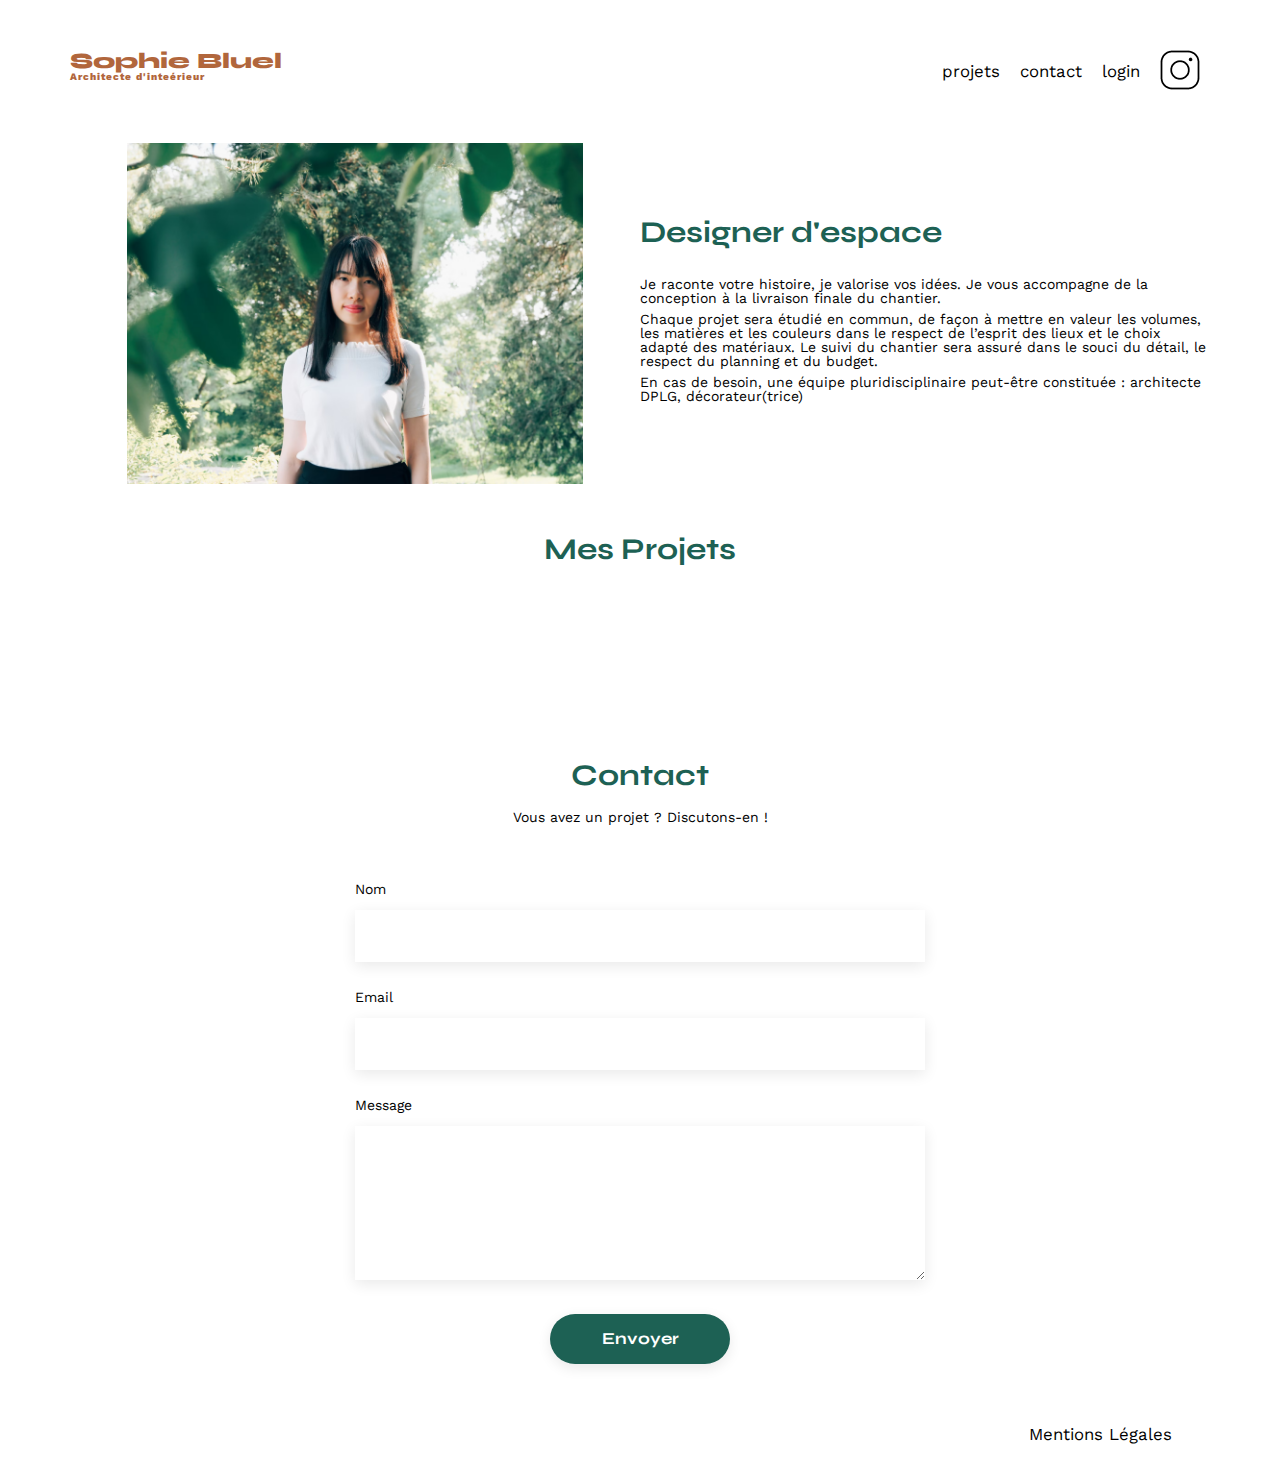
==== index.html @ 90a6efa1 "idk" ====
<!DOCTYPE html>
<html lang="fr">
<head>
	<meta charset="UTF-8">
	<title>Sophie Bluel - Architecte d'intérieur</title>
	<meta name="viewport" content="width=device-width, initial-scale=1.0">
	<link rel="preconnect" href="https://fonts.googleapis.com">
	<link rel="preconnect" href="https://fonts.gstatic.com" crossorigin>
	<link href="https://fonts.googleapis.com/css2?family=Syne:wght@700;800&family=Work+Sans&display=swap" rel="stylesheet">
	<meta name="description" content="">
	<link rel="stylesheet" href="./assets/style.css">
</head>
<body>
<header>
	<h1>Sophie Bluel <span>Architecte d'inteérieur</span></h1>
	<nav>
		<ul>
			<li>projets</li>
			<li>contact</li>
			<li>login</li>
			<li><img src="./assets/icons/instagram.png" alt="Instagram"></li>
		</ul>
	</nav>
</header>
<main>
	<section id="introduction">
		<figure>
			<img src="./assets/images/sophie-bluel.png" alt="">
		</figure>
		<article>
			<h2>Designer d'espace</h2>
			<p>Je raconte votre histoire, je valorise vos idées. Je vous accompagne de la conception à la livraison finale du chantier.</p>
			<p>Chaque projet sera étudié en commun, de façon à mettre en valeur les volumes, les matières et les couleurs dans le respect de l’esprit des lieux et le choix adapté des matériaux. Le suivi du chantier sera assuré dans le souci du détail, le respect du planning et du budget.</p>
			<p>En cas de besoin, une équipe pluridisciplinaire peut-être constituée : architecte DPLG, décorateur(trice)</p>
		</article>
	</section>
	<section id="portfolio">
		<h2>Mes Projets</h2>
		<div class="gallery">
			<figure>
				<img>
				<figcaption></figcaption>
			</figure>
			<figure>
				<img>
				<figcaption></figcaption>
			</figure>
			<figure>
				<img>
				<figcaption></figcaption>
			</figure>
			<figure>
				<img></figcaption>
			</figure>
			<figure>
				<img>
				<figcaption></figcaption>
			</figure>
			<figure>
				<img>
				<figcaption></figcaption>
			</figure>
			<figure>
				<img>
				<figcaption></figcaption>
			</figure>
			<figure>
				<img>
				<figcaption></figcaption>
			</figure>
			<figure>
				<img>
				<figcaption></figcaption>
			</figure>
			<figure>
				<img>
				<figcaption></figcaption>
			</figure>
			<figure>
				<img>
				<figcaption></figcaption>
			</figure>
		</div>
	</section>
	<section id="contact">
		<h2>Contact</h2>
		<p>Vous avez un projet ? Discutons-en !</p>
		<form action="#" method="post">
			<label for="name">Nom</label>
			<input type="text" name="name" id="name">
			<label for="email">Email</label>
			<input type="email" name="email" id="email">
			<label for="message">Message</label>
			<textarea name="message" id="message" cols="30" rows="10"></textarea>
			<input type="submit" value="Envoyer">
		</form>
	</section>
</main>

<footer>
	<nav>
		<ul>
			<li>Mentions Légales</li>
		</ul>
	</nav>
</footer>
<script src="index.js"></script>
</body>
</html>
---- assets/style.css ----
/* http://meyerweb.com/eric/tools/css/reset/
   v2.0 | 20110126
   License: none (public domain)
*/

html, body, div, span, applet, object, iframe,
h1, h2, h3, h4, h5, h6, p, blockquote, pre,
a, abbr, acronym, address, big, cite, code,
del, dfn, em, img, ins, kbd, q, s, samp,
small, strike, strong, sub, sup, tt, var,
b, u, i, center,
dl, dt, dd, ol, ul, li,
fieldset, form, label, legend,
table, caption, tbody, tfoot, thead, tr, th, td,
article, aside, canvas, details, embed,
figure, figcaption, footer, header, hgroup,
menu, nav, output, ruby, section, summary,
time, mark, audio, video {
	margin: 0;
	padding: 0;
	border: 0;
	font-size: 100%;
	font: inherit;
	vertical-align: baseline;
}
/* HTML5 display-role reset for older browsers */
article, aside, details, figcaption, figure,
footer, header, hgroup, menu, nav, section {
	display: block;
}
body {
	line-height: 1;
}
ol, ul {
	list-style: none;
}
blockquote, q {
	quotes: none;
}
blockquote:before, blockquote:after,
q:before, q:after {
	content: '';
	content: none;
}
table {
	border-collapse: collapse;
	border-spacing: 0;
}
/** end reset css**/
body {
	max-width: 1140px;
	margin:auto;
	font-family: 'Work Sans' ;
	font-size: 14px;
}
header {
	display: flex;
	justify-content: space-between;
	margin: 50px 0
}
section {
	margin: 50px 0
}

h1{
	display: flex;
	flex-direction: column;
	font-family: 'Syne';
	font-size: 22px;
	font-weight: 800;
	color: #B1663C
}

h1 > span {
	font-family: 'Work Sans';
	font-size:10px;
	letter-spacing: 0.1em;
;
}

h2{
	font-family: 'Syne';
	font-weight: 700;
	font-size: 30px;
	color: #1D6154
}
nav ul {
	display: flex;
	align-items: center;
	list-style-type: none;

}
nav li {
	padding: 0 10px;
	font-size: 1.2em;
}

li:hover {
	color: #B1663C;
}
#introduction {
	display: flex;
	align-items: center;
}
#introduction figure {
	flex: 1
}
#introduction img {
	display: block;
	margin: auto;
	width: 80%;
}

#introduction article {
	flex: 1
}
#introduction h2 {
	margin-bottom: 1em;
}

#introduction p {
	margin-bottom: 0.5em;
}
#portfolio h2 {
	text-align: center;
	margin-bottom: 1em;
}
.gallery {
	width: 100%;
	display: grid;
	grid-template-columns: 1fr 1fr 1fr;
	grid-column-gap: 20px;
	grid-row-gap: 20px;
}

.gallery img {
	width: 100%;

}
#contact {
	width: 50%;
margin: auto;
}
#contact > * {
	text-align: center;

}
#contact h2{
	margin-bottom: 20px;
}
#contact form {
	text-align: left;
	margin-top:30px;
	display: flex;
	flex-direction: column;
}

#contact input {
	height: 50px;
	font-size: 1.2em;
	border: none;
	box-shadow: 0px 4px 14px rgba(0, 0, 0, 0.09);
}
#contact label {
	margin: 2em 0 1em 0;
}
#contact textarea {
	border: none;
	box-shadow: 0px 4px 14px rgba(0, 0, 0, 0.09);
}

input[type="submit"]{
	font-family: 'Syne';
	font-weight: 700;
	color: white;
	background-color: #1D6154;
	margin : 2em auto ;
	width: 180px;
	text-align: center;
	border-radius: 60px ;
}

footer nav ul {
	display: flex;
	justify-content: flex-end;
	margin: 2em
}
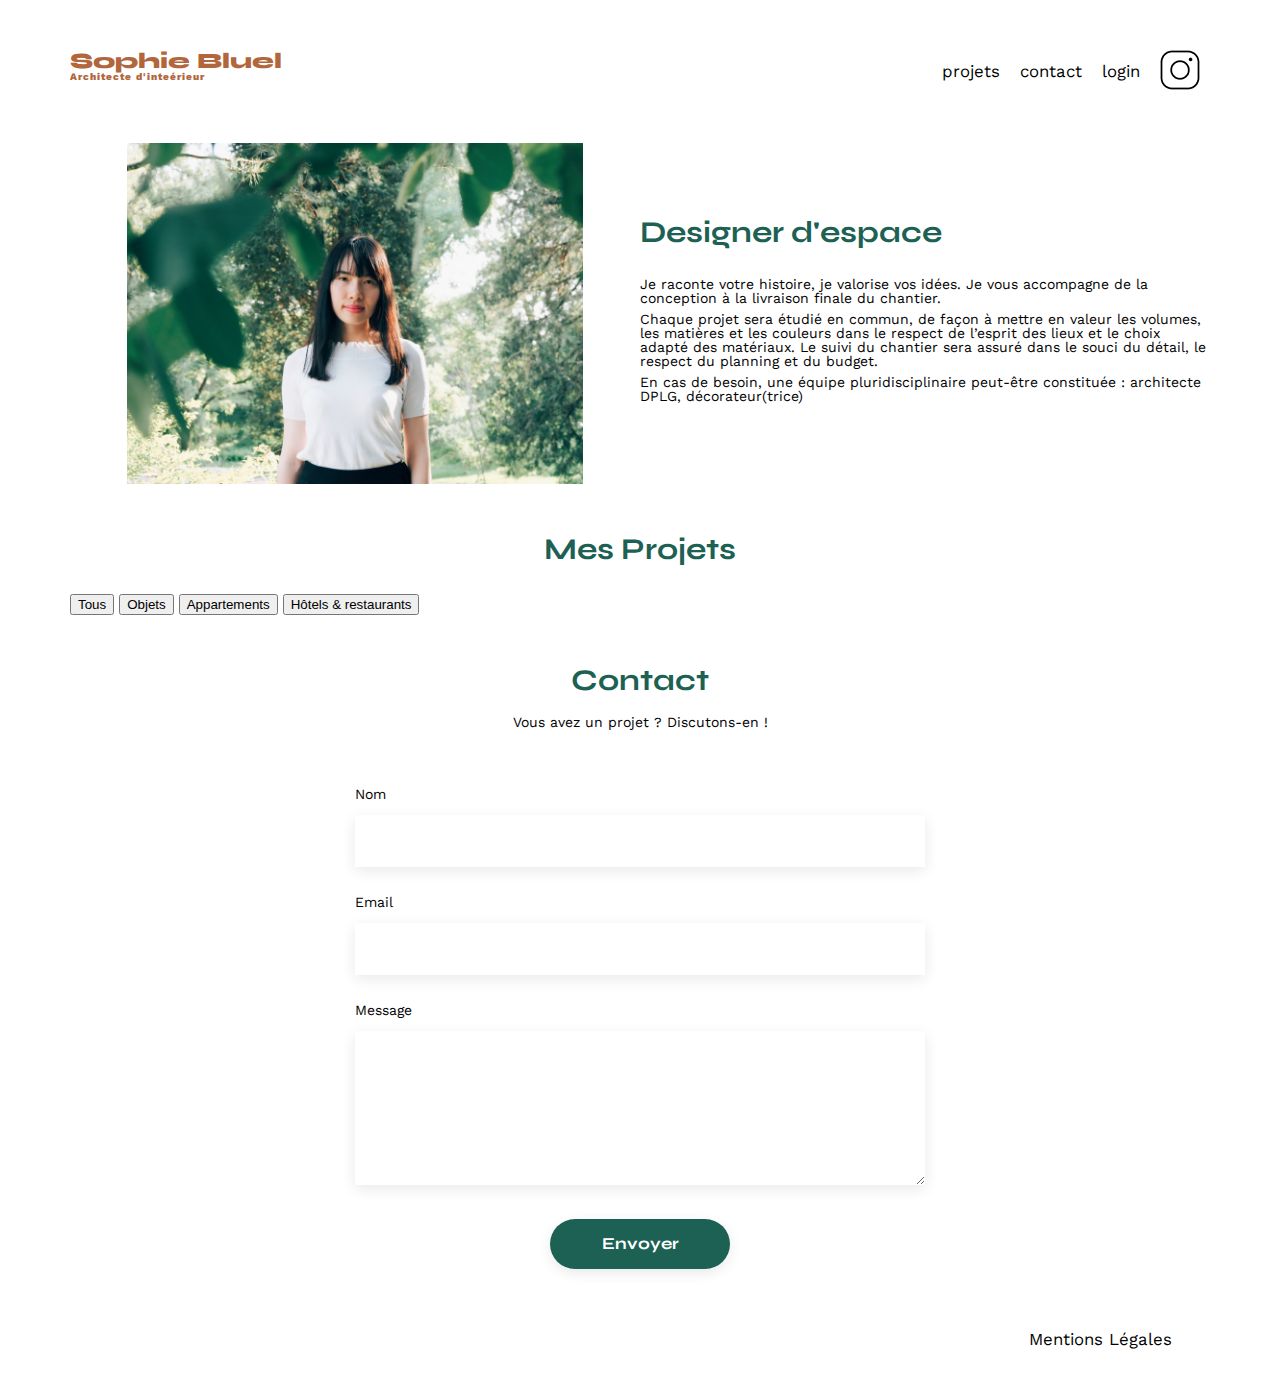
==== commit 844533e7: "createWorks" ====
--- a/index.html
+++ b/index.html
@@ -36,50 +36,13 @@
 	</section>
 	<section id="portfolio">
 		<h2>Mes Projets</h2>
+	 <div id="filter-buttons">
+	</div>
+		<button class="btn-tous">Tous </button>
+		<button class="btn-objets">Objets </button>
+		<button class="btn-appart">Appartements </button>
+		<button class="btn-hotel">Hôtels & restaurants </button> 
 		<div class="gallery">
-			<figure>
-				<img>
-				<figcaption></figcaption>
-			</figure>
-			<figure>
-				<img>
-				<figcaption></figcaption>
-			</figure>
-			<figure>
-				<img>
-				<figcaption></figcaption>
-			</figure>
-			<figure>
-				<img></figcaption>
-			</figure>
-			<figure>
-				<img>
-				<figcaption></figcaption>
-			</figure>
-			<figure>
-				<img>
-				<figcaption></figcaption>
-			</figure>
-			<figure>
-				<img>
-				<figcaption></figcaption>
-			</figure>
-			<figure>
-				<img>
-				<figcaption></figcaption>
-			</figure>
-			<figure>
-				<img>
-				<figcaption></figcaption>
-			</figure>
-			<figure>
-				<img>
-				<figcaption></figcaption>
-			</figure>
-			<figure>
-				<img>
-				<figcaption></figcaption>
-			</figure>
 		</div>
 	</section>
 	<section id="contact">
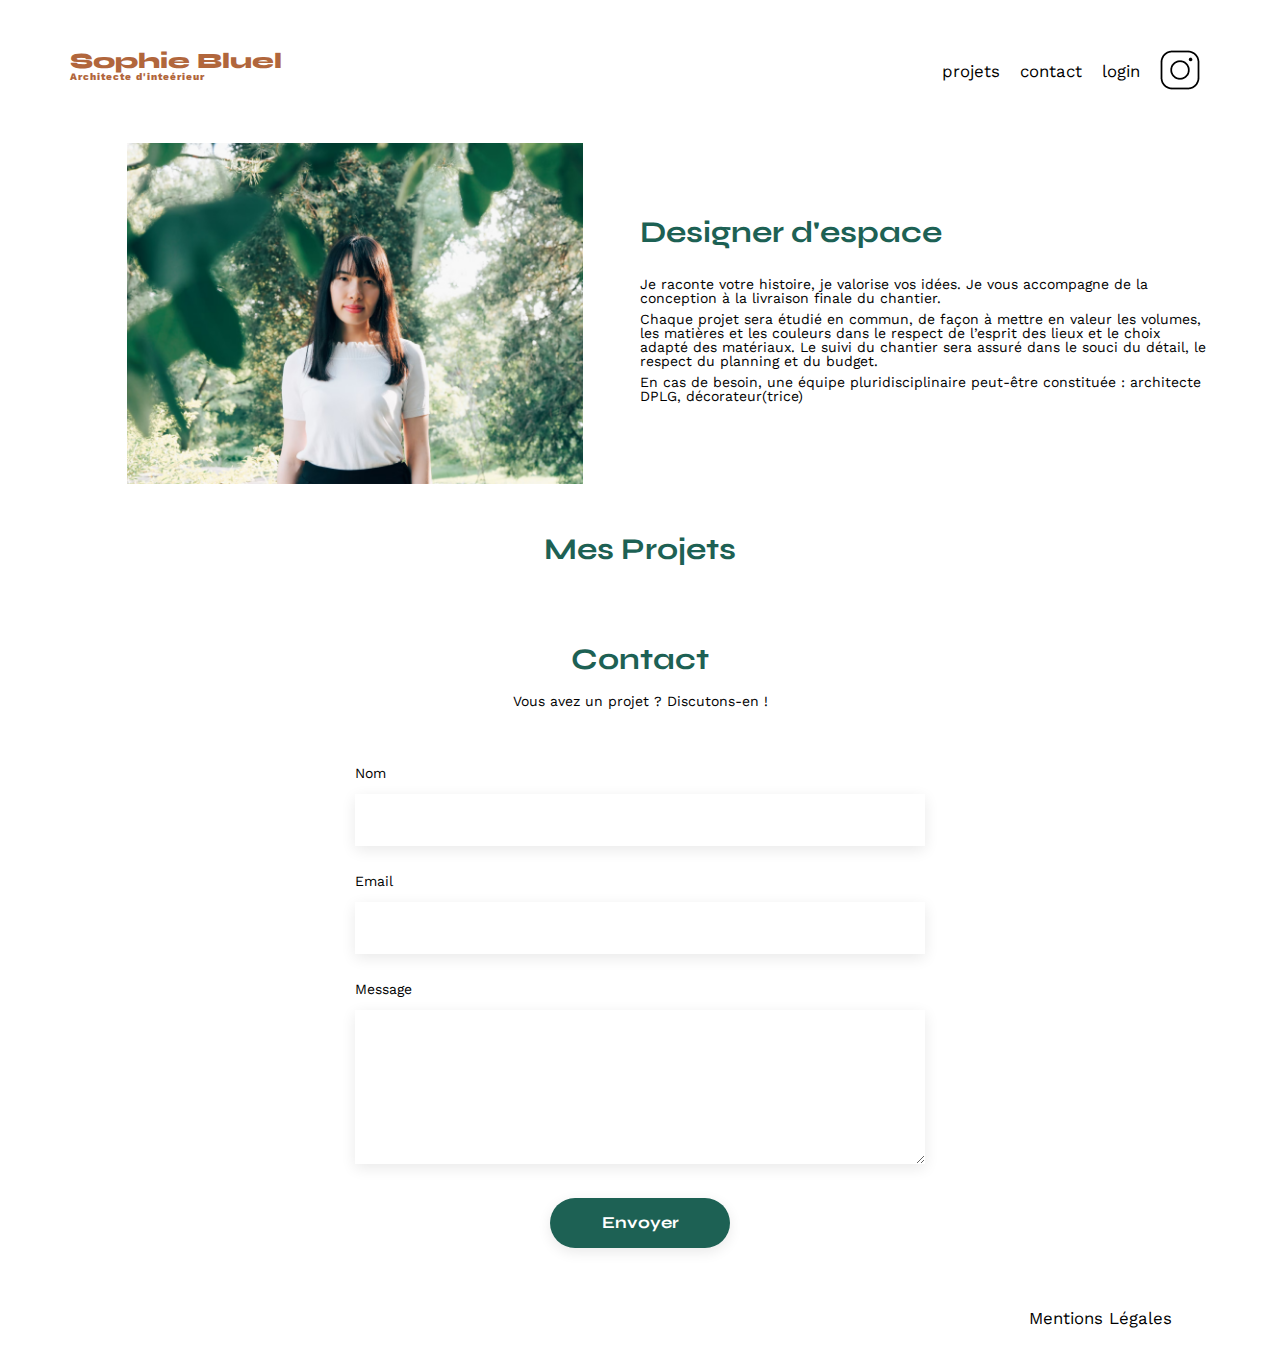
==== commit 3fa83101: "Filter event first try" ====
--- a/index.html
+++ b/index.html
@@ -36,14 +36,15 @@
 	</section>
 	<section id="portfolio">
 		<h2>Mes Projets</h2>
-	 <div id="filter-buttons">
+	 <div class="filter-button">
 	</div>
-		<button class="btn-tous">Tous </button>
+		<!-- <button class="btn-tous">Tous </button>
 		<button class="btn-objets">Objets </button>
 		<button class="btn-appart">Appartements </button>
-		<button class="btn-hotel">Hôtels & restaurants </button> 
+		<button class="btn-hotel">Hôtels & restaurants </button>  -->
 		<div class="gallery">
 		</div>
+		
 	</section>
 	<section id="contact">
 		<h2>Contact</h2>
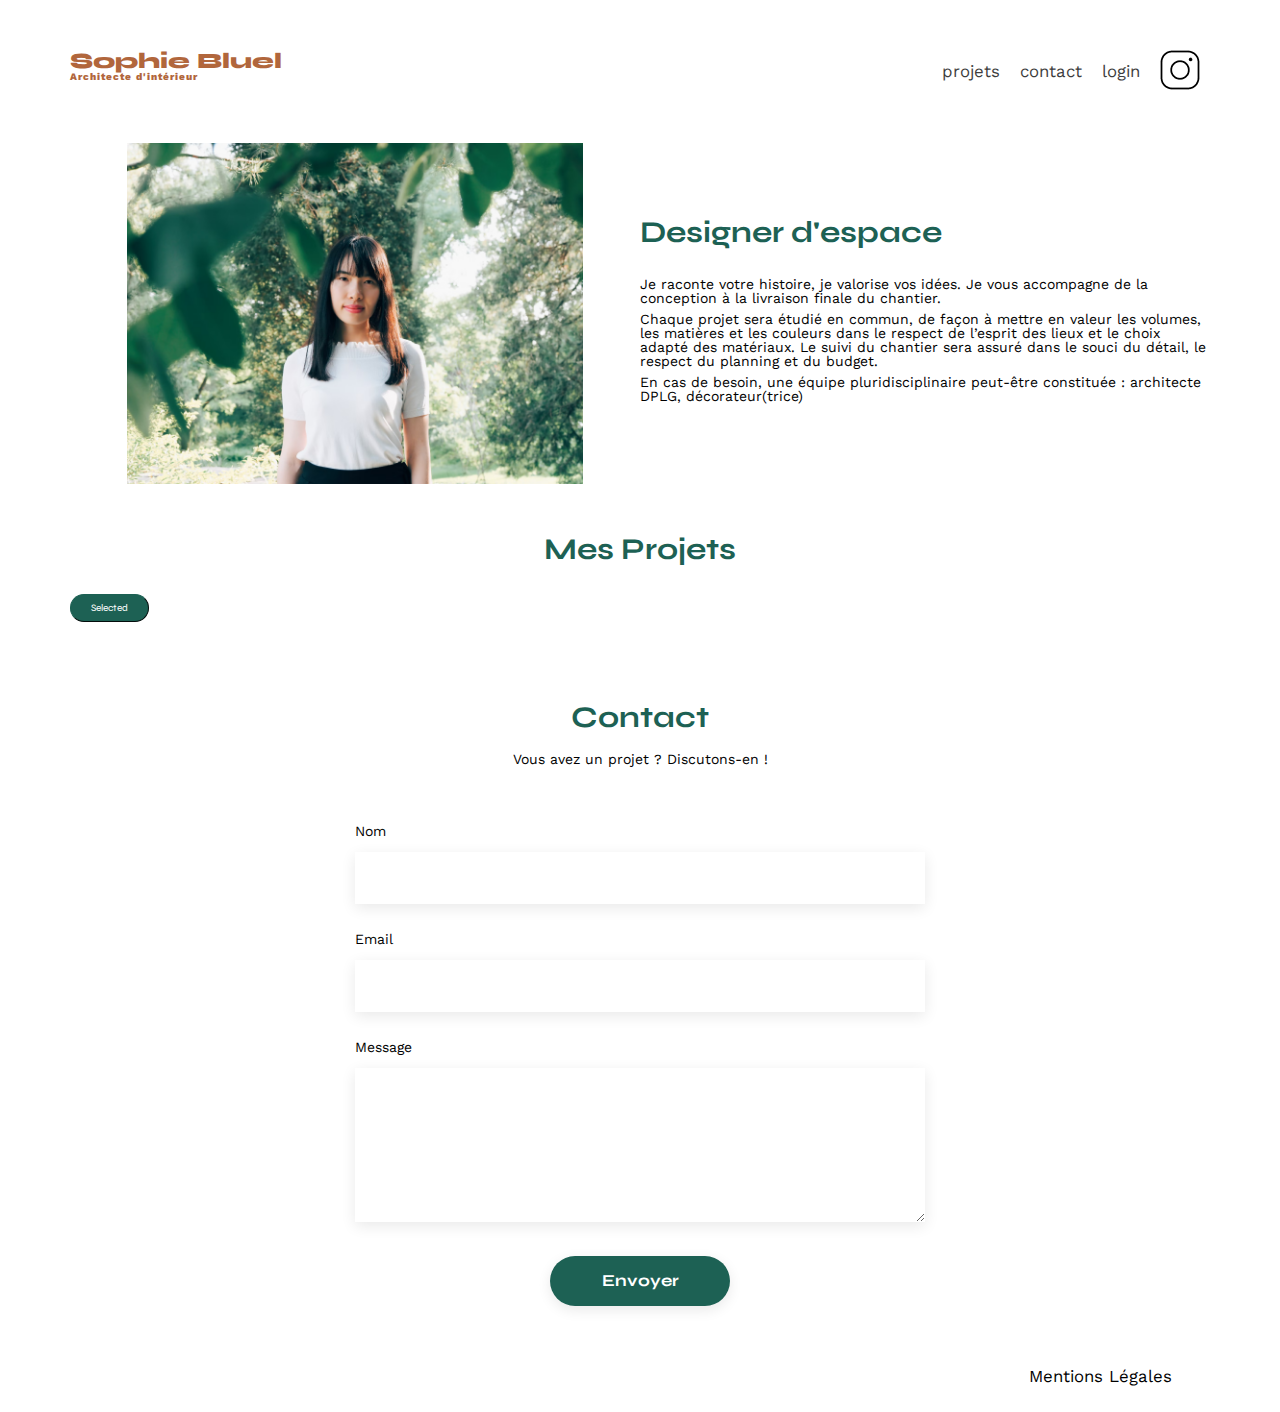
==== commit fcf0e2dc: "login page" ====
--- a/index.html
+++ b/index.html
@@ -10,18 +10,20 @@
 	<meta name="description" content="">
 	<link rel="stylesheet" href="./assets/style.css">
 </head>
+
 <body>
 <header>
-	<h1>Sophie Bluel <span>Architecte d'inteérieur</span></h1>
+	<h1>Sophie Bluel <span>Architecte d'intérieur</span></h1>
 	<nav>
 		<ul>
-			<li>projets</li>
-			<li>contact</li>
-			<li>login</li>
+			<li><a href="index.html">projets</a></li>
+			<li><a href="#">contact</a></li> <!-- mettre l'ancre -->
+			<li><a href="login.html" class="login">login</a></li>
 			<li><img src="./assets/icons/instagram.png" alt="Instagram"></li>
 		</ul>
 	</nav>
 </header>
+
 <main>
 	<section id="introduction">
 		<figure>
@@ -38,7 +40,8 @@
 		<h2>Mes Projets</h2>
 	 <div class="filter-button">
 	</div>
-		<!-- <button class="btn-tous">Tous </button>
+		 <button class="buttonSelected"> Selected </button>
+		 <!--
 		<button class="btn-objets">Objets </button>
 		<button class="btn-appart">Appartements </button>
 		<button class="btn-hotel">Hôtels & restaurants </button>  -->
--- a/assets/style.css
+++ b/assets/style.css
@@ -186,3 +186,89 @@
 	margin: 2em
 }
 
+/***** _GENERAL_ *****/
+
+a {
+	text-decoration: none;
+	color: #3D3D3D;
+}
+
+
+/***** _BUTTON CATEGORIES_ *****/
+.filter-button {
+	text-align: center;
+}
+
+.filter-button button {
+	display: inline-block;
+	font-family: 'syne';
+	font-size: 10px;
+	padding: 7px 20px 7px 20px;
+	border-radius: 60px;
+	margin-right: 10px;
+	margin-bottom: 30px;
+	cursor: pointer;
+	background-color: white;
+	color: #1D6154;
+	border: 1px solid #1D6154;
+}
+
+/* add classlist selected en js, actuellement en html */
+.buttonSelected {
+	display: inline-block;
+	font-family: 'syne';
+	font-size: 10px;
+	padding: 7px 20px 7px 20px;
+	border-radius: 60px;
+	margin-right: 10px;
+	margin-bottom: 30px;
+	cursor: pointer;
+	background-color: #1D6154;
+	color: white;
+	border-width: 1px;
+	border-color: #1D6154;
+}
+
+
+/***** _LOGIN_ *****/
+
+.connexion {
+	display: flex;
+	flex-direction: column;
+	align-items: center;
+	height: 450px;
+	margin-top: 100px;
+}
+
+.connexion h2 {
+	margin-bottom: 20px;
+}
+
+.connexion a {
+	margin-top: 5px;
+	font-size: 14px;
+	text-decoration: underline;
+	color: #3D3D3D;
+	;
+}
+
+.connexion-form {
+	display: flex;
+	flex-direction: column;
+	/* align-items: center; */
+	margin-top: 25px;
+}
+
+.connexion label {
+	font-family: 'Syne';
+	font-size: 14px;
+	color: black;
+	margin-bottom: 5px;
+}
+
+.connexion input {
+	height: 51px;
+	box-shadow: 0px 0px 15px rgba(244, 243, 237, 255);
+	border: none;	
+}
+
